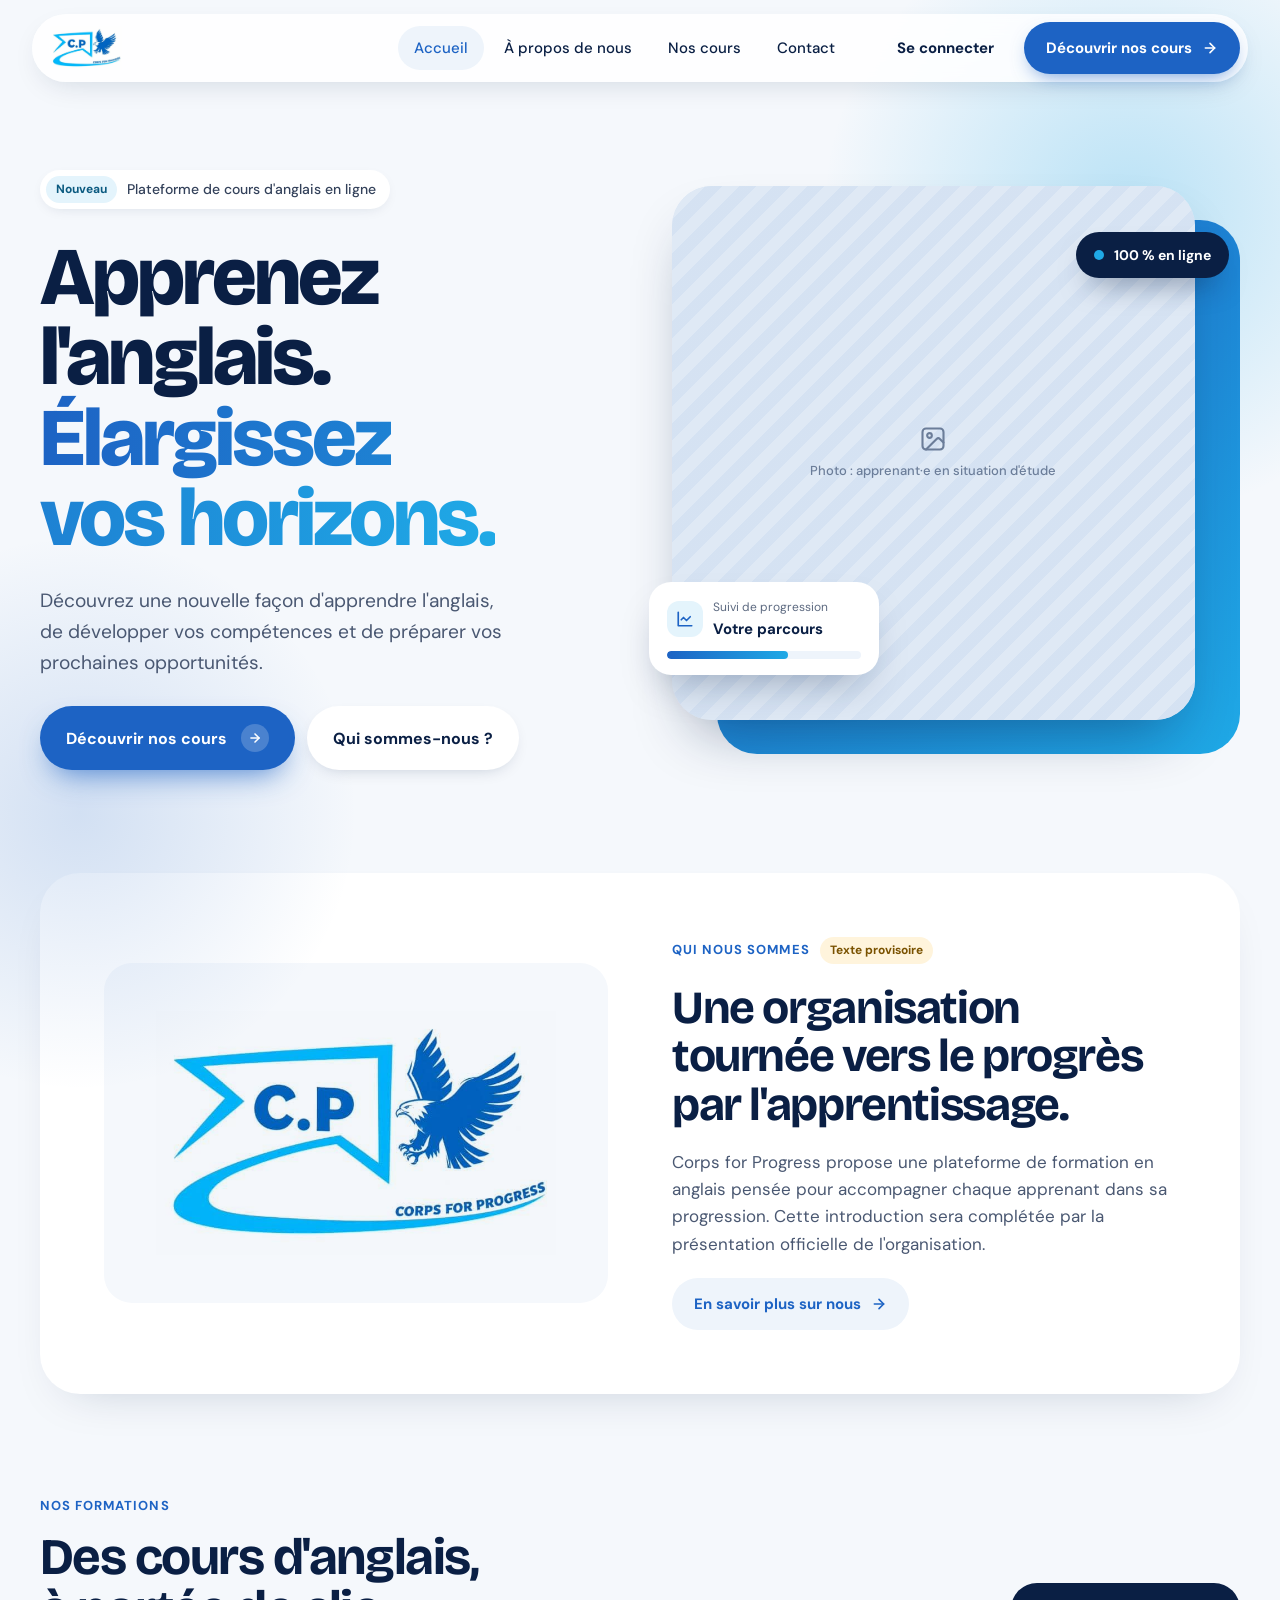
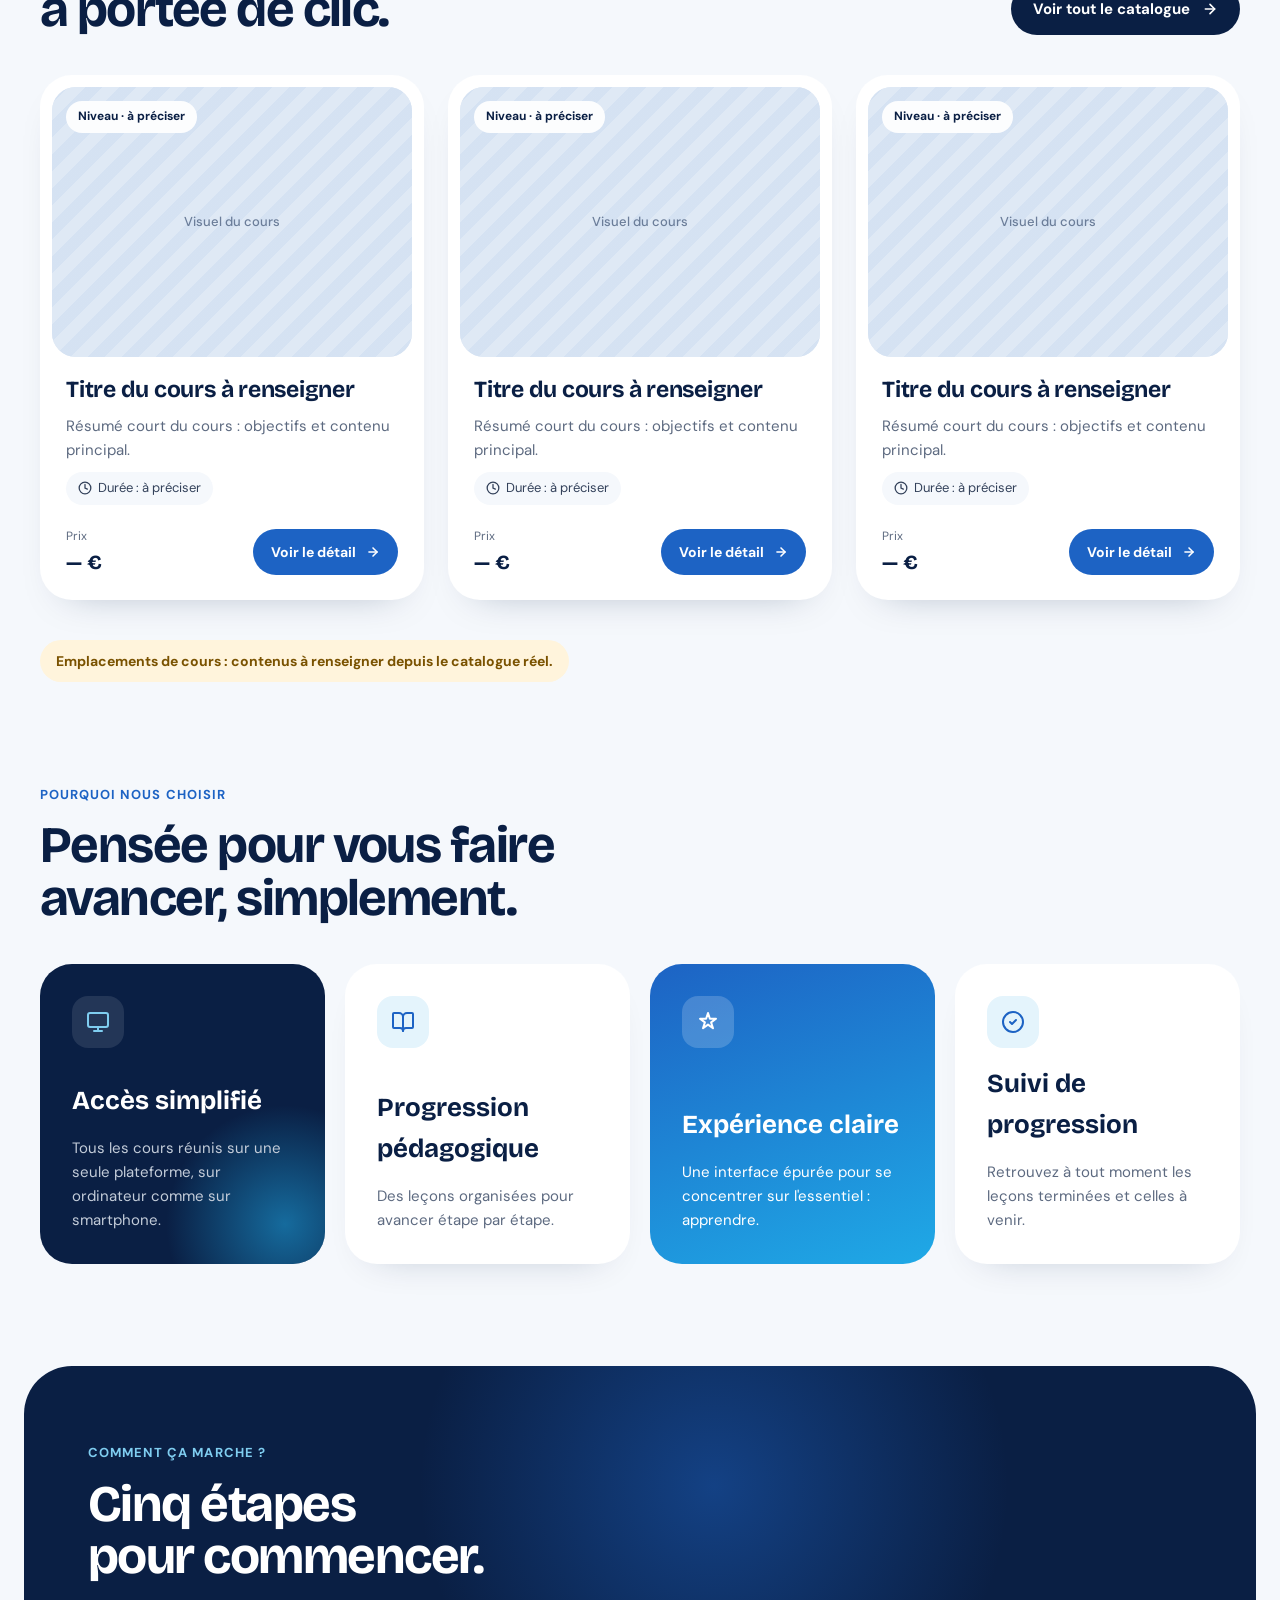
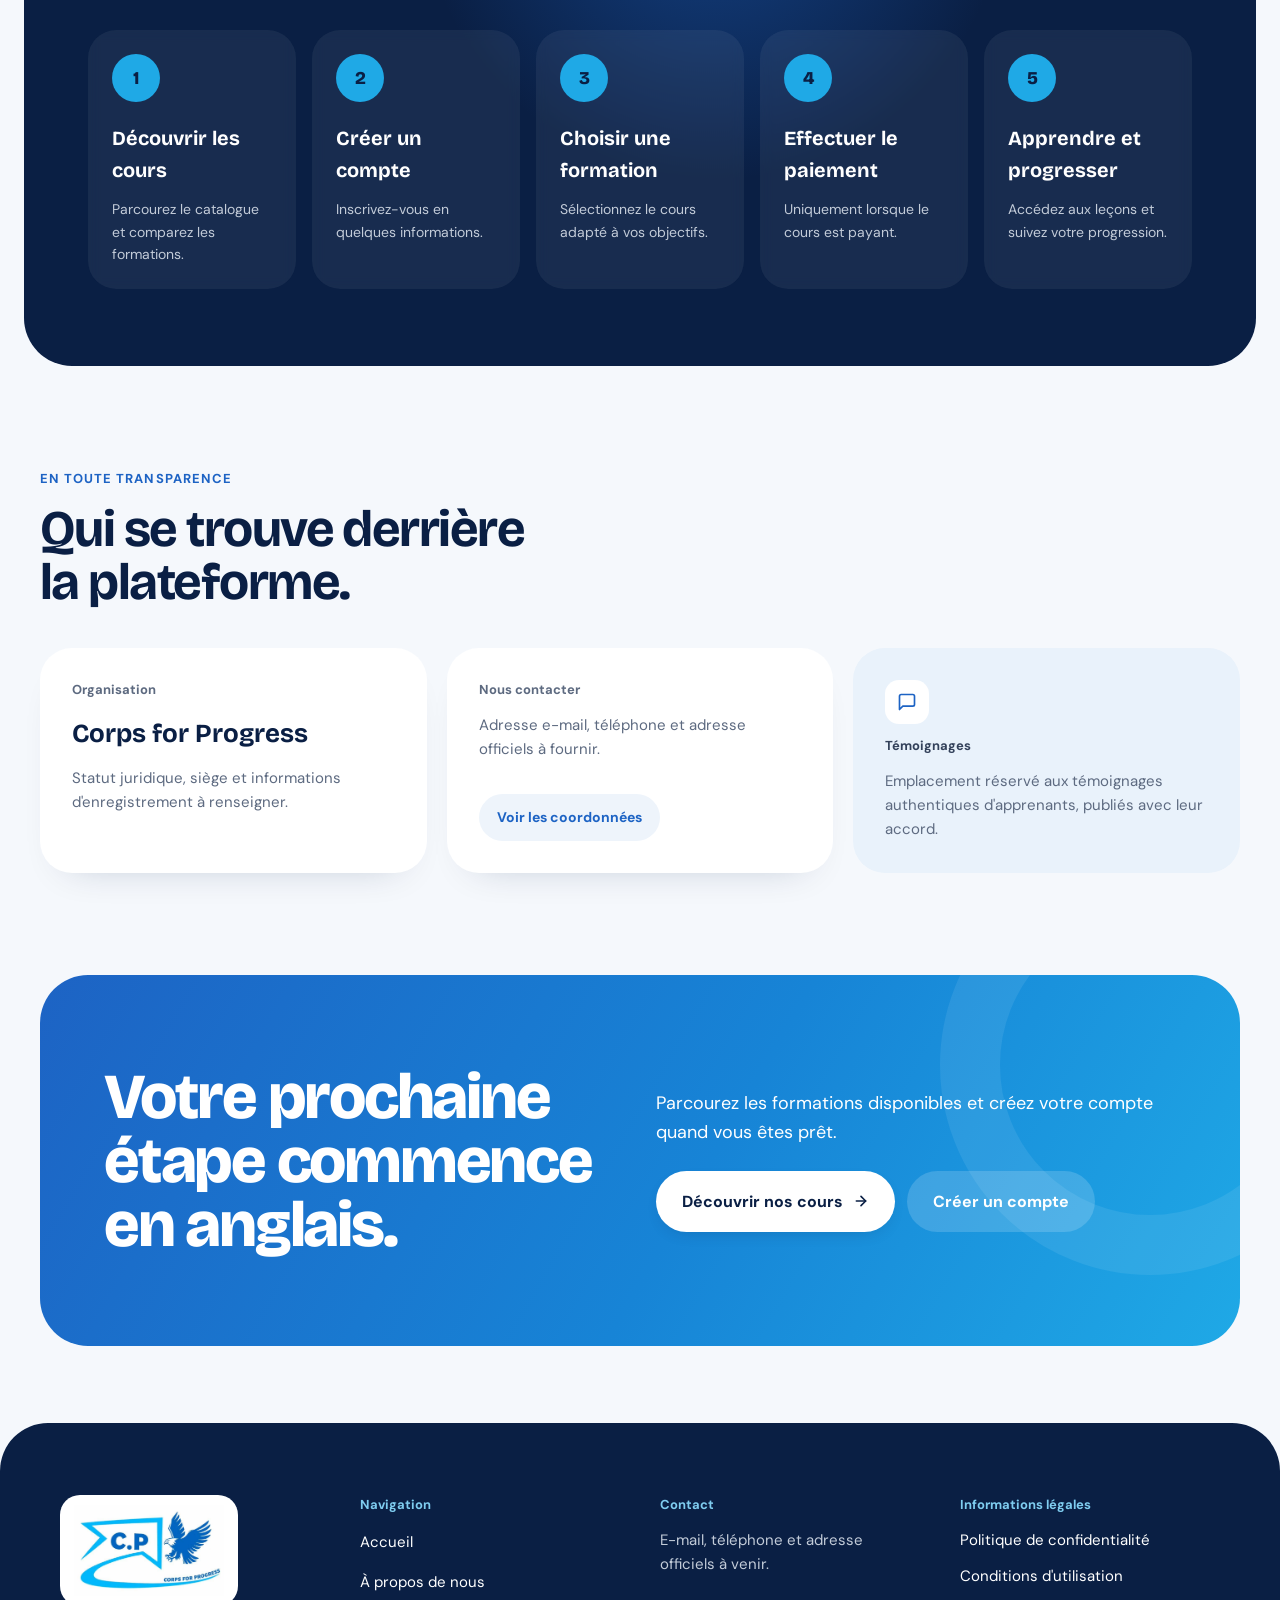
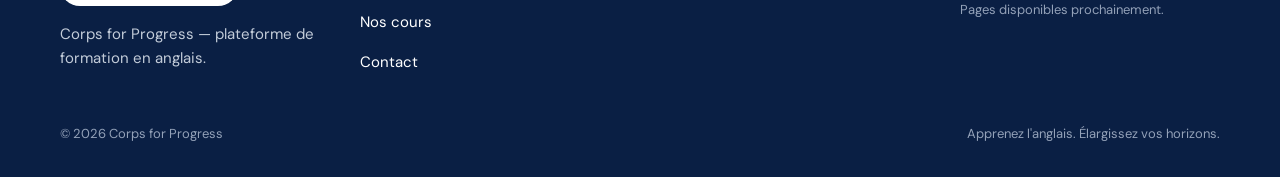
==== index.html @ 20f589da "first commit" ====
<!DOCTYPE html>
<html lang="fr">
<head>
<meta charset="utf-8">
<meta name="viewport" content="width=device-width, initial-scale=1">
<title>Corps for Progress — Apprenez l'anglais en ligne</title>
<meta name="description" content="Corps for Progress : plateforme de cours d'anglais en ligne. Apprenez l'anglais, élargissez vos horizons.">
<link rel="icon" href="assets/cp-logo.jpeg">
<link rel="preconnect" href="https://fonts.googleapis.com">
<link rel="preconnect" href="https://fonts.gstatic.com" crossorigin>
<link href="https://fonts.googleapis.com/css2?family=Bricolage+Grotesque:opsz,wght@12..96,600;12..96,700;12..96,800&family=DM+Sans:opsz,wght@9..40,400;9..40,500;9..40,700&display=swap" rel="stylesheet">
<link rel="stylesheet" href="css/style.css">
</head>
<body>
<div class="page">

<header class="header">
  <div class="header__bar">
    <a href="index.html" class="header__logo" aria-label="Corps for Progress — Accueil"><img src="assets/cp-logo.jpeg" alt="Logo Corps for Progress"></a>
    <nav class="nav" aria-label="Navigation principale">
      <a href="index.html" class="is-active" aria-current="page">Accueil</a>
      <a href="a-propos.html">À propos de nous</a>
      <a href="index.html#cours">Nos cours</a>
      <a href="#contact">Contact</a>
    </nav>
    <div class="header__actions">
      <button type="button" class="btn btn--ghost" data-soon="La connexion sera disponible prochainement.">Se connecter</button>
      <a href="#cours" class="btn btn--primary">Découvrir nos cours<svg width="16" height="16" viewBox="0 0 24 24" fill="none" stroke="currentColor" stroke-width="2.4" stroke-linecap="round" stroke-linejoin="round" aria-hidden="true"><path d="M5 12h14"/><path d="m12 5 7 7-7 7"/></svg></a>
    </div>
    <button type="button" class="burger" aria-label="Ouvrir le menu" aria-expanded="false" aria-controls="mobile-menu">
      <svg class="icon-open" width="20" height="20" viewBox="0 0 24 24" fill="none" stroke="currentColor" stroke-width="2.4" stroke-linecap="round" aria-hidden="true"><path d="M4 7h16"/><path d="M4 12h16"/><path d="M4 17h10"/></svg>
      <svg class="icon-close" width="20" height="20" viewBox="0 0 24 24" fill="none" stroke="currentColor" stroke-width="2.4" stroke-linecap="round" aria-hidden="true"><path d="M18 6 6 18"/><path d="m6 6 12 12"/></svg>
    </button>
  </div>
  <div class="mobile-menu" id="mobile-menu">
    <a href="index.html" class="is-active" aria-current="page">Accueil</a>
    <a href="a-propos.html">À propos de nous</a>
    <a href="index.html#cours">Nos cours</a>
    <a href="#contact">Contact</a>
    <div class="mobile-menu__actions">
      <button type="button" class="btn btn--soft" data-soon="La connexion sera disponible prochainement.">Se connecter</button>
      <a href="#cours" class="btn btn--primary btn--flat">Nos cours →</a>
    </div>
  </div>
</header>

<main>

<!-- Héro -->
<section class="hero">
  <div class="blob" style="top:-180px;right:-160px;width:620px;height:620px;background:radial-gradient(circle,rgba(31,169,230,.28),rgba(31,169,230,0) 70%)"></div>
  <div class="blob" style="bottom:-220px;left:-200px;width:560px;height:560px;background:radial-gradient(circle,rgba(29,99,196,.16),rgba(29,99,196,0) 70%)"></div>
  <div class="hero__grid">
    <div class="hero__text">
      <div class="pill-new"><b>Nouveau</b>Plateforme de cours d'anglais en ligne</div>
      <h1 class="h1">Apprenez l'anglais. <span class="gradient-text">Élargissez vos horizons.</span></h1>
      <p class="lead">Découvrez une nouvelle façon d'apprendre l'anglais, de développer vos compétences et de préparer vos prochaines opportunités.</p>
      <div class="btn-row">
        <a href="#cours" class="btn btn--lg btn--primary">Découvrir nos cours<span class="btn-arrow"><svg width="14" height="14" viewBox="0 0 24 24" fill="none" stroke="currentColor" stroke-width="2.6" stroke-linecap="round" stroke-linejoin="round" aria-hidden="true"><path d="M5 12h14"/><path d="m12 5 7 7-7 7"/></svg></span></a>
        <a href="a-propos.html" class="btn btn--lg btn--white">Qui sommes-nous ?</a>
      </div>
    </div>
    <div class="hero__visual">
      <div class="hero__back"></div>
      <div class="hero__photo media">
        <div class="img-slot"><span><svg width="28" height="28" viewBox="0 0 24 24" fill="none" stroke="currentColor" stroke-width="1.8" stroke-linecap="round" stroke-linejoin="round" aria-hidden="true"><rect x="3" y="3" width="18" height="18" rx="3"/><circle cx="9" cy="9" r="2"/><path d="m21 15-3.1-3.1a2 2 0 0 0-2.8 0L6 21"/></svg>Photo : apprenant·e en situation d'étude</span></div>
      </div>
      <div class="float-progress" aria-hidden="true">
        <div class="float-progress__top">
          <span class="float-progress__icon"><svg width="18" height="18" viewBox="0 0 24 24" fill="none" stroke="currentColor" stroke-width="2.2" stroke-linecap="round" stroke-linejoin="round"><path d="M3 3v18h18"/><path d="m19 9-5 5-4-4-3 3"/></svg></span>
          <div><small>Suivi de progression</small><strong>Votre parcours</strong></div>
        </div>
        <div class="bar"><i></i></div>
      </div>
      <div class="float-online" aria-hidden="true">100 % en ligne</div>
    </div>
  </div>
</section>

<!-- Présentation CP -->
<section class="section">
  <div class="panel panel--intro">
    <div class="panel__logo"><img src="assets/cp-logo.jpeg" alt="Corps for Progress"></div>
    <div class="col">
      <div class="row-wrap">
        <span class="eyebrow">Qui nous sommes</span>
        <span class="marker">Texte provisoire</span>
      </div>
      <h2 class="h2 h2--sm">Une organisation tournée vers le progrès par l'apprentissage.</h2>
      <p class="text-17">Corps for Progress propose une plateforme de formation en anglais pensée pour accompagner chaque apprenant dans sa progression. Cette introduction sera complétée par la présentation officielle de l'organisation.</p>
      <a href="a-propos.html" class="btn btn--soft self-start">En savoir plus sur nous<svg width="16" height="16" viewBox="0 0 24 24" fill="none" stroke="currentColor" stroke-width="2.4" stroke-linecap="round" stroke-linejoin="round" aria-hidden="true"><path d="M5 12h14"/><path d="m12 5 7 7-7 7"/></svg></a>
    </div>
  </div>
</section>

<!-- Formations -->
<section id="cours" class="section">
  <div class="container stack">
    <div class="head-row" style="gap:20px">
      <div class="head" style="max-width:640px">
        <span class="eyebrow">Nos formations</span>
        <h2 class="h2">Des cours d'anglais, à portée de clic.</h2>
      </div>
      <button type="button" class="btn btn--dark" data-soon="Le catalogue complet sera disponible prochainement.">Voir tout le catalogue<svg width="16" height="16" viewBox="0 0 24 24" fill="none" stroke="currentColor" stroke-width="2.4" stroke-linecap="round" stroke-linejoin="round" aria-hidden="true"><path d="M5 12h14"/><path d="m12 5 7 7-7 7"/></svg></button>
    </div>
    <div class="grid courses">
      <article class="course">
        <div class="course__media media">
          <div class="img-slot"><span>Visuel du cours</span></div>
          <span class="course__level">Niveau · à préciser</span>
        </div>
        <div class="course__body">
          <h3>Titre du cours à renseigner</h3>
          <p>Résumé court du cours : objectifs et contenu principal.</p>
          <div><span class="chip"><svg width="14" height="14" viewBox="0 0 24 24" fill="none" stroke="currentColor" stroke-width="2.2" stroke-linecap="round" aria-hidden="true"><circle cx="12" cy="12" r="10"/><path d="M12 6v6l4 2"/></svg>Durée : à préciser</span></div>
          <div class="course__foot">
            <div class="course__price"><small>Prix</small><strong>— €</strong></div>
            <button type="button" class="btn btn--sm btn--primary btn--flat" data-soon="Le détail des cours sera disponible prochainement.">Voir le détail<svg width="14" height="14" viewBox="0 0 24 24" fill="none" stroke="currentColor" stroke-width="2.6" stroke-linecap="round" stroke-linejoin="round" aria-hidden="true"><path d="M5 12h14"/><path d="m12 5 7 7-7 7"/></svg></button>
          </div>
        </div>
      </article>
      <article class="course">
        <div class="course__media media">
          <div class="img-slot"><span>Visuel du cours</span></div>
          <span class="course__level">Niveau · à préciser</span>
        </div>
        <div class="course__body">
          <h3>Titre du cours à renseigner</h3>
          <p>Résumé court du cours : objectifs et contenu principal.</p>
          <div><span class="chip"><svg width="14" height="14" viewBox="0 0 24 24" fill="none" stroke="currentColor" stroke-width="2.2" stroke-linecap="round" aria-hidden="true"><circle cx="12" cy="12" r="10"/><path d="M12 6v6l4 2"/></svg>Durée : à préciser</span></div>
          <div class="course__foot">
            <div class="course__price"><small>Prix</small><strong>— €</strong></div>
            <button type="button" class="btn btn--sm btn--primary btn--flat" data-soon="Le détail des cours sera disponible prochainement.">Voir le détail<svg width="14" height="14" viewBox="0 0 24 24" fill="none" stroke="currentColor" stroke-width="2.6" stroke-linecap="round" stroke-linejoin="round" aria-hidden="true"><path d="M5 12h14"/><path d="m12 5 7 7-7 7"/></svg></button>
          </div>
        </div>
      </article>
      <article class="course">
        <div class="course__media media">
          <div class="img-slot"><span>Visuel du cours</span></div>
          <span class="course__level">Niveau · à préciser</span>
        </div>
        <div class="course__body">
          <h3>Titre du cours à renseigner</h3>
          <p>Résumé court du cours : objectifs et contenu principal.</p>
          <div><span class="chip"><svg width="14" height="14" viewBox="0 0 24 24" fill="none" stroke="currentColor" stroke-width="2.2" stroke-linecap="round" aria-hidden="true"><circle cx="12" cy="12" r="10"/><path d="M12 6v6l4 2"/></svg>Durée : à préciser</span></div>
          <div class="course__foot">
            <div class="course__price"><small>Prix</small><strong>— €</strong></div>
            <button type="button" class="btn btn--sm btn--primary btn--flat" data-soon="Le détail des cours sera disponible prochainement.">Voir le détail<svg width="14" height="14" viewBox="0 0 24 24" fill="none" stroke="currentColor" stroke-width="2.6" stroke-linecap="round" stroke-linejoin="round" aria-hidden="true"><path d="M5 12h14"/><path d="m12 5 7 7-7 7"/></svg></button>
          </div>
        </div>
      </article>
    </div>
    <p class="note-pill marker">Emplacements de cours : contenus à renseigner depuis le catalogue réel.</p>
  </div>
</section>

<!-- Pourquoi nous -->
<section class="section">
  <div class="container stack">
    <div class="head">
      <span class="eyebrow">Pourquoi nous choisir</span>
      <h2 class="h2">Pensée pour vous faire avancer, simplement.</h2>
    </div>
    <div class="grid why">
      <div class="feature feature--dark">
        <div class="blob" style="right:-80px;bottom:-80px;width:240px;height:240px;background:radial-gradient(circle,rgba(31,169,230,.55),rgba(31,169,230,0) 70%)"></div>
        <span class="icon-box"><svg width="24" height="24" viewBox="0 0 24 24" fill="none" stroke="currentColor" stroke-width="2" stroke-linecap="round" stroke-linejoin="round" aria-hidden="true"><rect width="20" height="14" x="2" y="3" rx="2"/><path d="M8 21h8"/><path d="M12 17v4"/></svg></span>
        <h3>Accès simplifié</h3>
        <p>Tous les cours réunis sur une seule plateforme, sur ordinateur comme sur smartphone.</p>
      </div>
      <div class="feature">
        <span class="icon-box"><svg width="24" height="24" viewBox="0 0 24 24" fill="none" stroke="currentColor" stroke-width="2" stroke-linecap="round" stroke-linejoin="round" aria-hidden="true"><path d="M12 7v14"/><path d="M3 18a1 1 0 0 1-1-1V4a1 1 0 0 1 1-1h5a4 4 0 0 1 4 4 4 4 0 0 1 4-4h5a1 1 0 0 1 1 1v13a1 1 0 0 1-1 1h-6a3 3 0 0 0-3 3 3 3 0 0 0-3-3z"/></svg></span>
        <h3>Progression pédagogique</h3>
        <p>Des leçons organisées pour avancer étape par étape.</p>
      </div>
      <div class="feature feature--grad">
        <span class="icon-box"><svg width="24" height="24" viewBox="0 0 24 24" fill="none" stroke="currentColor" stroke-width="2" stroke-linecap="round" stroke-linejoin="round" aria-hidden="true"><path d="M12 3l1.9 5.8H20l-4.9 3.6 1.9 5.8L12 14.6l-5 3.6 1.9-5.8L4 8.8h6.1z"/></svg></span>
        <h3>Expérience claire</h3>
        <p>Une interface épurée pour se concentrer sur l'essentiel : apprendre.</p>
      </div>
      <div class="feature">
        <span class="icon-box"><svg width="24" height="24" viewBox="0 0 24 24" fill="none" stroke="currentColor" stroke-width="2" stroke-linecap="round" stroke-linejoin="round" aria-hidden="true"><circle cx="12" cy="12" r="10"/><path d="m9 12 2 2 4-4"/></svg></span>
        <h3>Suivi de progression</h3>
        <p>Retrouvez à tout moment les leçons terminées et celles à venir.</p>
      </div>
    </div>
  </div>
</section>

<!-- Comment ça marche -->
<section class="section--wide">
  <div class="dark-block">
    <div class="blob" style="top:-200px;left:30%;width:640px;height:640px;background:radial-gradient(circle,rgba(29,99,196,.5),rgba(29,99,196,0) 65%)"></div>
    <div class="rel" style="display:flex;flex-direction:column;gap:48px">
      <div class="head" style="max-width:640px">
        <span class="eyebrow eyebrow--light">Comment ça marche ?</span>
        <h2 class="h2">Cinq étapes pour commencer.</h2>
      </div>
      <ol class="steps">
        <li><span class="step-n">1</span><h3>Découvrir les cours</h3><p>Parcourez le catalogue et comparez les formations.</p></li>
        <li><span class="step-n">2</span><h3>Créer un compte</h3><p>Inscrivez-vous en quelques informations.</p></li>
        <li><span class="step-n">3</span><h3>Choisir une formation</h3><p>Sélectionnez le cours adapté à vos objectifs.</p></li>
        <li><span class="step-n">4</span><h3>Effectuer le paiement</h3><p>Uniquement lorsque le cours est payant.</p></li>
        <li><span class="step-n">5</span><h3>Apprendre et progresser</h3><p>Accédez aux leçons et suivez votre progression.</p></li>
      </ol>
    </div>
  </div>
</section>

<!-- Confiance -->
<section class="section">
  <div class="container stack">
    <div class="head">
      <span class="eyebrow">En toute transparence</span>
      <h2 class="h2">Qui se trouve derrière la plateforme.</h2>
    </div>
    <div class="grid trust">
      <div class="card">
        <span class="label">Organisation</span>
        <p class="big">Corps for Progress</p>
        <p>Statut juridique, siège et informations d'enregistrement à renseigner.</p>
      </div>
      <div class="card">
        <span class="label">Nous contacter</span>
        <p>Adresse e-mail, téléphone et adresse officiels à fournir.</p>
        <a href="#contact" class="btn btn--sm btn--soft self-start mt-auto">Voir les coordonnées</a>
      </div>
      <div class="card card--tint">
        <span class="icon-sm"><svg width="20" height="20" viewBox="0 0 24 24" fill="none" stroke="currentColor" stroke-width="2" stroke-linecap="round" stroke-linejoin="round" aria-hidden="true"><path d="M21 15a2 2 0 0 1-2 2H7l-4 4V5a2 2 0 0 1 2-2h14a2 2 0 0 1 2 2z"/></svg></span>
        <span class="label">Témoignages</span>
        <p>Emplacement réservé aux témoignages authentiques d'apprenants, publiés avec leur accord.</p>
      </div>
    </div>
  </div>
</section>

<!-- Appel final -->
<section class="section--cta">
  <div class="cta">
    <div class="ring" style="right:-120px;top:-120px;width:420px;height:420px;border-width:60px"></div>
    <h2 class="h2 h2--cta rel">Votre prochaine étape commence en anglais.</h2>
    <div class="rel col" style="gap:24px">
      <p>Parcourez les formations disponibles et créez votre compte quand vous êtes prêt.</p>
      <div class="btn-row">
        <a href="#cours" class="btn btn--lg btn--white">Découvrir nos cours<svg width="16" height="16" viewBox="0 0 24 24" fill="none" stroke="currentColor" stroke-width="2.4" stroke-linecap="round" stroke-linejoin="round" aria-hidden="true"><path d="M5 12h14"/><path d="m12 5 7 7-7 7"/></svg></a>
        <button type="button" class="btn btn--lg btn--glass" data-soon="La création de compte sera disponible prochainement.">Créer un compte</button>
      </div>
    </div>
  </div>
</section>

</main>

<footer id="contact" class="footer">
  <div class="footer__grid">
    <div class="footer__col footer__col--brand">
      <div class="footer__logo"><img src="assets/cp-logo.jpeg" alt="Corps for Progress"></div>
      <p style="max-width:24em">Corps for Progress — plateforme de formation en anglais.</p>
    </div>
    <nav class="footer__col" aria-label="Navigation du pied de page">
      <span class="footer__title">Navigation</span>
      <a href="index.html">Accueil</a>
      <a href="a-propos.html">À propos de nous</a>
      <a href="index.html#cours">Nos cours</a>
      <a href="#contact">Contact</a>
    </nav>
    <div class="footer__col">
      <span class="footer__title">Contact</span>
      <p>E-mail, téléphone et adresse officiels à venir.</p>
    </div>
    <div class="footer__col">
      <span class="footer__title">Informations légales</span>
      <p class="white">Politique de confidentialité</p>
      <p class="white">Conditions d'utilisation</p>
      <p class="small">Pages disponibles prochainement.</p>
    </div>
  </div>
  <div class="footer__bottom">
    <span>© <span data-year>2026</span> Corps for Progress</span>
    <span>Apprenez l'anglais. Élargissez vos horizons.</span>
  </div>
</footer>

</div>
<script src="js/main.js"></script>
</body>
</html>
---- css/style.css ----
/* Corps for Progress — version statique (reproduction du prototype v2) */

:root {
  --navy: #0a1f44;
  --blue: #1d63c4;
  --blue-dark: #17529f;
  --blue-deep: #12427f;
  --sky: #1fa9e6;
  --sky-light: #7fcdf0;
  --sky-pale: #e4f4fc;
  --bg: #f5f8fc;
  --soft: #eef4fb;
  --soft-hover: #dceaf8;
  --slot: #dfe9f5;
  --white: #ffffff;
  --text-2: #33415a;
  --text-3: #4a5872;
  --muted: #5d6a80;
  --muted-dark: #c3ccd9;
  --muted-footer: #93a1b8;
  --warn-bg: #fff4dc;
  --warn: #7a5200;
  --grad: linear-gradient(90deg, #1d63c4, #1fa9e6);
  --display: "Bricolage Grotesque", sans-serif;
  --pad-x: clamp(20px, 4vw, 40px);
  --sec-bottom: clamp(64px, 8vw, 112px);
  --shadow-card: 0 18px 40px -30px rgba(10, 31, 68, .3);
}

*, *::before, *::after { box-sizing: border-box; }
html { scroll-behavior: smooth; scroll-padding-top: 96px; }
body {
  margin: 0; background: var(--bg); color: var(--navy);
  font-family: "DM Sans", system-ui, sans-serif; font-size: 16px; line-height: 1.6;
  -webkit-font-smoothing: antialiased;
}
h1, h2, h3, h4, p { margin: 0; }
a { color: var(--blue); text-underline-offset: 3px; }
a:hover { color: var(--blue-deep); }
button { font-family: inherit; }
:focus-visible { outline: 3px solid var(--sky); outline-offset: 3px; }
::selection { background: #bfe6f8; }
img { display: block; }

.page { min-height: 100vh; display: flex; flex-direction: column; overflow-x: hidden; }
main { flex: 1; }
.container { max-width: 1240px; margin: 0 auto; }
.section { padding: 0 var(--pad-x) var(--sec-bottom); }
.section--wide { padding: 0 clamp(12px, 2vw, 24px) var(--sec-bottom); }
.section--cta { padding: 0 var(--pad-x) clamp(48px, 6vw, 80px); }
.stack { display: flex; flex-direction: column; gap: 40px; }
.head { display: flex; flex-direction: column; gap: 14px; max-width: 720px; }
.head-row { display: flex; flex-wrap: wrap; align-items: flex-end; justify-content: space-between; gap: 16px; }
.grid { display: grid; gap: 20px; }
.rel { position: relative; }
.mt-auto { margin-top: auto; }

/* ---------- Typographie ---------- */
.display { font-family: var(--display); }
.eyebrow { font-size: 13px; font-weight: 700; letter-spacing: .08em; text-transform: uppercase; color: var(--blue); }
.eyebrow--light { color: var(--sky-light); }
.h1 { font-family: var(--display); font-weight: 800; line-height: .98; letter-spacing: -.035em; text-wrap: balance; }
.h2 { font-family: var(--display); font-size: clamp(32px, 4vw, 52px); font-weight: 700; line-height: 1.02; letter-spacing: -.03em; text-wrap: balance; }
.h2--sm { font-size: clamp(30px, 3.6vw, 46px); line-height: 1.05; }
.h2--cta { font-size: clamp(36px, 5vw, 64px); font-weight: 800; line-height: 1; letter-spacing: -.035em; }
.lead { font-size: clamp(17px, 1.5vw, 20px); max-width: 32em; color: var(--text-3); text-wrap: pretty; }
.gradient-text { background: var(--grad); -webkit-background-clip: text; background-clip: text; color: transparent; }
.muted { color: var(--muted); }

/* ---------- Badges ---------- */
.badge { align-self: flex-start; font-size: 12px; font-weight: 700; padding: 4px 10px; border-radius: 999px; background: var(--sky-pale); color: #0b5a80; }
.marker { align-self: flex-start; font-size: 12px; font-weight: 700; padding: 4px 10px; border-radius: 999px; background: var(--warn-bg); color: var(--warn); }
.marker--lg { font-size: 13px; padding: 8px 14px; align-self: auto; }
.marker--white { background: var(--white); color: var(--blue-deep); }
.markers-off .marker { display: none; }

/* ---------- Boutons ---------- */
.btn {
  display: inline-flex; align-items: center; gap: 10px; padding: 14px 22px; border: 0; border-radius: 999px;
  font-size: 15px; font-weight: 700; cursor: pointer; text-decoration: none; line-height: 1.6;
  transition: transform .2s, background .2s, color .2s;
}
.btn svg { flex: none; }
.btn--lg { padding: 18px 26px; font-size: 16px; }
.btn--sm { padding: 12px 18px; font-size: 14px; }
.btn--primary { background: var(--blue); color: var(--white); box-shadow: 0 8px 20px -8px rgba(29, 99, 196, .7); }
.btn--primary:hover { background: var(--blue-dark); color: var(--white); transform: translateY(-1px); }
.btn--lg.btn--primary { gap: 14px; box-shadow: 0 14px 30px -12px rgba(29, 99, 196, .8); }
.btn--lg.btn--primary:hover { transform: translateY(-2px); }
.btn--flat { box-shadow: none; }
.btn--flat:hover { transform: none; }
.btn--white { background: var(--white); color: var(--navy); box-shadow: 0 6px 18px -10px rgba(10, 31, 68, .3); }
.btn--white:hover { color: var(--navy); transform: translateY(-2px); }
.btn--soft { background: var(--soft); color: var(--blue); }
.btn--soft:hover { background: var(--soft-hover); color: var(--blue); }
.btn--ghost { background: transparent; color: var(--navy); }
.btn--ghost:hover { background: var(--soft); color: var(--navy); }
.btn--dark { background: var(--navy); color: var(--white); gap: 12px; }
.btn--dark:hover { color: var(--white); transform: translateY(-2px); }
.btn--glass { background: rgba(255, 255, 255, .16); color: var(--white); }
.btn--glass:hover { background: rgba(255, 255, 255, .26); color: var(--white); }
.btn-arrow { display: grid; place-items: center; width: 28px; height: 28px; border-radius: 50%; background: rgba(255, 255, 255, .2); }
.btn-row { display: flex; flex-wrap: wrap; gap: 12px; }
.self-start { align-self: flex-start; }

/* ---------- En-tête ---------- */
.header { position: sticky; top: 0; z-index: 50; padding: 14px clamp(14px, 3vw, 32px) 0; }
.header__bar {
  max-width: 1240px; margin: 0 auto; display: flex; align-items: center; gap: 24px; padding: 8px 8px 8px 18px;
  background: rgba(255, 255, 255, .86); backdrop-filter: blur(14px); -webkit-backdrop-filter: blur(14px);
  border-radius: 999px; box-shadow: 0 10px 30px -12px rgba(10, 31, 68, .18);
}
.header__logo { margin-right: auto; display: flex; }
.header__logo img { height: 44px; width: auto; mix-blend-mode: multiply; }
.nav { display: flex; align-items: center; gap: 4px; }
.nav a {
  padding: 10px 16px; border-radius: 999px; font-size: 15px; font-weight: 500; color: var(--navy);
  text-decoration: none; transition: background .2s;
}
.nav a:hover { background: var(--soft); color: var(--navy); }
.nav a.is-active { background: var(--soft); color: var(--blue); }
.header__actions { display: flex; gap: 8px; }
.burger {
  display: none; width: 48px; height: 48px; place-items: center; background: var(--navy);
  border: 0; border-radius: 999px; cursor: pointer; color: var(--white);
}
.burger .icon-close { display: none; }
.header.is-open .burger .icon-open { display: none; }
.header.is-open .burger .icon-close { display: block; }
.mobile-menu {
  display: none; max-width: 1240px; margin: 10px auto 0; padding: 14px; background: var(--white);
  border-radius: 28px; box-shadow: 0 20px 40px -16px rgba(10, 31, 68, .25); flex-direction: column; gap: 4px;
}
.mobile-menu > a {
  border-radius: 16px; padding: 14px 16px; min-height: 52px; font-size: 17px; font-weight: 500;
  color: var(--navy); text-decoration: none;
}
.mobile-menu > a.is-active { background: var(--soft); color: var(--blue); }
.mobile-menu__actions { display: grid; grid-template-columns: 1fr 1fr; gap: 8px; margin-top: 8px; }
.mobile-menu__actions .btn { justify-content: center; padding: 14px 16px; }

@media (max-width: 999px) {
  .nav, .header__actions { display: none; }
  .burger { display: grid; }
  .header.is-open .mobile-menu { display: flex; }
}

/* ---------- Décors ---------- */
.blob { position: absolute; border-radius: 50%; pointer-events: none; }
.ring { position: absolute; border-radius: 50%; pointer-events: none; border-style: solid; border-color: rgba(255, 255, 255, .08); }

/* ---------- Emplacement image ---------- */
.img-slot {
  position: absolute; inset: 0; display: grid; place-items: center; padding: 16px; text-align: center;
  background:
    repeating-linear-gradient(135deg, rgba(29, 99, 196, .05) 0 12px, transparent 12px 24px),
    var(--slot);
  color: #6b7d99; font-size: 13px; font-weight: 500;
}
.img-slot span { display: flex; flex-direction: column; align-items: center; gap: 8px; max-width: 22em; }
.img-slot img { position: absolute; inset: 0; width: 100%; height: 100%; object-fit: cover; }
.media { position: relative; overflow: hidden; background: var(--slot); }

/* ---------- Héros ---------- */
.hero { position: relative; padding: clamp(40px, 7vw, 88px) var(--pad-x) clamp(56px, 8vw, 104px); }
.hero__grid {
  position: relative; max-width: 1240px; margin: 0 auto; display: grid;
  grid-template-columns: repeat(auto-fit, minmax(min(100%, 460px), 1fr)); gap: clamp(40px, 5vw, 72px); align-items: center;
}
.hero__text { display: flex; flex-direction: column; gap: 28px; }
.hero__text h1 { font-size: clamp(44px, 6.4vw, 84px); }
.pill-new {
  align-self: flex-start; display: flex; align-items: center; gap: 10px; padding: 6px 14px 6px 6px;
  background: var(--white); border-radius: 999px; box-shadow: 0 4px 14px -6px rgba(10, 31, 68, .15);
  font-size: 14px; font-weight: 500; color: var(--text-2);
}
.pill-new b { padding: 4px 10px; border-radius: 999px; background: var(--sky-pale); color: #0b5a80; font-size: 12px; }
.hero__visual { position: relative; aspect-ratio: 1 / 1; max-height: 600px; width: 100%; }
.hero__back { position: absolute; inset: 6% 0 0 8%; border-radius: 40px; background: linear-gradient(140deg, #1d63c4, #1fa9e6); }
.hero__photo { position: absolute; inset: 0 8% 6% 0; border-radius: 40px; box-shadow: 0 30px 60px -24px rgba(10, 31, 68, .45); }
.float-progress {
  position: absolute; left: -4%; bottom: 14%; pointer-events: none; background: var(--white); border-radius: 22px;
  padding: 16px 18px; box-shadow: 0 20px 40px -16px rgba(10, 31, 68, .35); display: flex; flex-direction: column; gap: 10px; min-width: 230px;
}
.float-progress__top { display: flex; align-items: center; gap: 10px; }
.float-progress__icon { display: grid; place-items: center; width: 36px; height: 36px; border-radius: 12px; background: var(--sky-pale); color: var(--blue); }
.float-progress__top div { display: flex; flex-direction: column; }
.float-progress small { font-size: 12px; color: var(--muted); }
.float-progress strong { font-size: 15px; }
.bar { height: 8px; border-radius: 99px; background: var(--soft); overflow: hidden; }
.bar > i { display: block; width: 62%; height: 100%; border-radius: 99px; background: var(--grad); }
.float-online {
  position: absolute; right: 2%; top: 8%; pointer-events: none; background: var(--navy); color: var(--white);
  border-radius: 999px; padding: 12px 18px; box-shadow: 0 16px 30px -14px rgba(10, 31, 68, .6);
  display: flex; align-items: center; gap: 10px; font-size: 14px; font-weight: 700;
}
.float-online::before { content: ""; width: 10px; height: 10px; border-radius: 50%; background: var(--sky); }

/* ---------- Panneau blanc ---------- */
.panel {
  max-width: 1240px; margin: 0 auto; background: var(--white); border-radius: 40px; padding: clamp(28px, 5vw, 64px);
  display: grid; gap: clamp(24px, 5vw, 64px); box-shadow: 0 20px 50px -30px rgba(10, 31, 68, .25);
}
.panel--intro { grid-template-columns: repeat(auto-fit, minmax(min(100%, 380px), 1fr)); gap: clamp(32px, 5vw, 64px); align-items: center; }
.panel--split { grid-template-columns: repeat(auto-fit, minmax(min(100%, 340px), 1fr)); }
.panel__logo { border-radius: 28px; background: var(--bg); padding: clamp(24px, 4vw, 48px); display: grid; place-items: center; }
.panel__logo img { width: 100%; max-width: 400px; height: auto; mix-blend-mode: multiply; }
.col { display: flex; flex-direction: column; gap: 20px; }
.col--14 { gap: 14px; }
.col--18 { gap: 18px; }
.col--12 { gap: 12px; }
.row-wrap { display: flex; flex-wrap: wrap; align-items: center; gap: 10px; }
.text-17 { font-size: 17px; color: var(--text-3); max-width: 34em; text-wrap: pretty; }
.note-box { font-size: 16px; color: var(--muted); text-wrap: pretty; padding: 18px 20px; border-radius: 20px; background: var(--bg); }

/* ---------- Cartes cours ---------- */
.courses { grid-template-columns: repeat(auto-fit, minmax(min(100%, 320px), 1fr)); gap: 24px; }
.course {
  background: var(--white); border-radius: 32px; padding: 12px; display: flex; flex-direction: column;
  box-shadow: 0 18px 40px -28px rgba(10, 31, 68, .35); transition: transform .25s, box-shadow .25s;
}
.course:hover { transform: translateY(-6px); box-shadow: 0 30px 60px -30px rgba(10, 31, 68, .45); }
.course__media { aspect-ratio: 4 / 3; border-radius: 24px; }
.course__level {
  position: absolute; top: 14px; left: 14px; pointer-events: none; padding: 6px 12px; border-radius: 999px;
  background: rgba(255, 255, 255, .92); font-size: 12px; font-weight: 700; color: var(--navy);
}
.course__body { padding: 20px 14px 10px; display: flex; flex-direction: column; gap: 10px; flex: 1; }
.course__body h3 { font-family: var(--display); font-size: 23px; font-weight: 700; line-height: 1.15; letter-spacing: -.01em; }
.course__body > p { font-size: 15px; color: var(--muted); flex: 1; }
.chip { display: inline-flex; align-items: center; gap: 6px; padding: 6px 12px; border-radius: 999px; background: var(--bg); font-size: 13px; color: var(--text-2); }
.course__foot { display: flex; align-items: center; justify-content: space-between; gap: 12px; margin-top: 12px; }
.course__price { display: flex; flex-direction: column; }
.course__price small { font-size: 12px; color: var(--muted); }
.course__price strong { font-family: var(--display); font-size: 20px; }
.note-pill { align-self: flex-start; font-size: 14px; padding: 10px 16px; border-radius: 999px; background: var(--warn-bg); color: var(--warn); }

/* ---------- Pourquoi nous ---------- */
.why { grid-template-columns: repeat(auto-fit, minmax(min(100%, 270px), 1fr)); }
.feature {
  position: relative; overflow: hidden; border-radius: 32px; padding: 32px; background: var(--white);
  display: flex; flex-direction: column; gap: 14px; min-height: 300px; box-shadow: var(--shadow-card);
}
.feature h3 { font-family: var(--display); font-size: 26px; font-weight: 700; margin-top: auto; position: relative; }
.feature p { font-size: 15px; color: var(--muted); position: relative; }
.feature--dark { background: var(--navy); color: var(--white); box-shadow: none; }
.feature--dark p { color: var(--muted-dark); }
.feature--grad { background: linear-gradient(160deg, #1d63c4, #1fa9e6); color: var(--white); box-shadow: none; }
.feature--grad p { color: var(--white); }
.icon-box { display: grid; place-items: center; width: 52px; height: 52px; border-radius: 16px; background: var(--sky-pale); color: var(--blue); position: relative; }
.feature--dark .icon-box { background: rgba(255, 255, 255, .1); color: var(--sky-light); }
.feature--grad .icon-box { background: rgba(255, 255, 255, .18); color: var(--white); }

/* ---------- Bloc sombre ---------- */
.dark-block {
  position: relative; overflow: hidden; max-width: 1300px; margin: 0 auto; border-radius: 48px;
  background: var(--navy); color: var(--white); padding: clamp(40px, 6vw, 88px) clamp(24px, 5vw, 64px);
}
.steps { list-style: none; margin: 0; padding: 0; display: grid; grid-template-columns: repeat(auto-fit, minmax(min(100%, 190px), 1fr)); gap: 16px; }
.steps li {
  padding: 24px; border-radius: 28px; background: rgba(255, 255, 255, .06); backdrop-filter: blur(6px);
  display: flex; flex-direction: column; gap: 12px; transition: background .2s;
}
.steps li:hover { background: rgba(255, 255, 255, .11); }
.step-n {
  display: grid; place-items: center; width: 48px; height: 48px; border-radius: 50%; background: var(--sky);
  color: var(--navy); font-family: var(--display); font-size: 18px; font-weight: 800;
}
.steps h3 { font-family: var(--display); font-size: 20px; font-weight: 700; margin-top: 8px; }
.steps p { font-size: 14px; color: var(--muted-dark); }

/* ---------- Confiance ---------- */
.trust { grid-template-columns: repeat(auto-fit, minmax(min(100%, 300px), 1fr)); }
.card {
  border-radius: 32px; padding: 32px; background: var(--white); display: flex; flex-direction: column; gap: 12px;
  box-shadow: var(--shadow-card);
}
.card--tint { background: #e9f2fb; box-shadow: none; }
.card .label { font-size: 13px; font-weight: 700; color: var(--muted); }
.card--tint .label, .card--tint p { color: var(--text-2); }
.card p { font-size: 15px; color: var(--muted); }
.card .big { font-family: var(--display); font-size: 26px; font-weight: 700; color: var(--navy); }
.icon-sm { display: grid; place-items: center; width: 44px; height: 44px; border-radius: 14px; background: var(--white); color: var(--blue); }

/* ---------- Appel final ---------- */
.cta {
  position: relative; overflow: hidden; max-width: 1240px; margin: 0 auto; border-radius: 48px;
  background: linear-gradient(120deg, #1d63c4 0%, #1784d6 55%, #1fa9e6 100%); color: var(--white);
  padding: clamp(40px, 7vw, 96px) clamp(24px, 5vw, 72px); display: grid;
  grid-template-columns: repeat(auto-fit, minmax(min(100%, 400px), 1fr)); gap: 32px; align-items: center;
}
.cta p { font-size: 18px; max-width: 28em; }

/* ---------- À propos ---------- */
.about-hero__badge {
  align-self: flex-start; padding: 8px 16px; border-radius: 999px; background: var(--white);
  box-shadow: 0 4px 14px -6px rgba(10, 31, 68, .15); font-size: 14px; font-weight: 700; color: var(--blue);
}
.about-hero__text { display: flex; flex-direction: column; gap: 24px; }
.about-hero__text h1 { font-size: clamp(42px, 6vw, 80px); }
.mosaic { display: grid; grid-template-columns: 1fr 1fr; gap: 16px; }
.mosaic__photo { grid-column: 1 / span 2; aspect-ratio: 16 / 9; border-radius: 36px; box-shadow: 0 30px 60px -28px rgba(10, 31, 68, .45); }
.mosaic__logo { border-radius: 28px; background: var(--white); padding: 20px; display: grid; place-items: center; box-shadow: var(--shadow-card); }
.mosaic__logo img { width: 100%; max-width: 220px; height: auto; mix-blend-mode: multiply; }
.mosaic__domain { border-radius: 28px; background: var(--navy); color: var(--white); padding: 24px; display: flex; flex-direction: column; justify-content: flex-end; gap: 6px; }
.mosaic__domain small { font-size: 13px; color: var(--sky-light); font-weight: 700; }
.mosaic__domain strong { font-family: var(--display); font-size: 22px; line-height: 1.15; }

.mv { grid-template-columns: repeat(auto-fit, minmax(min(100%, 420px), 1fr)); }
.mv__card {
  position: relative; overflow: hidden; border-radius: 40px; padding: clamp(32px, 5vw, 56px); color: var(--white);
  display: flex; flex-direction: column; gap: 20px; min-height: 420px;
}
.mv__card--grad { background: linear-gradient(150deg, #1d63c4, #1fa9e6); }
.mv__card--dark { background: var(--navy); }
.mv__card .quote {
  position: relative; margin-top: auto; font-family: var(--display); font-size: clamp(26px, 3vw, 38px);
  font-weight: 700; line-height: 1.12; letter-spacing: -.02em; text-wrap: balance;
}
.ring--mv { right: -100px; bottom: -100px; width: 320px; height: 320px; border-width: 50px; border-color: rgba(255, 255, 255, .1); }

.activities { grid-template-columns: repeat(auto-fit, minmax(min(100%, 300px), 1fr)); }
.activity { border-radius: 32px; padding: 12px; background: var(--white); display: flex; flex-direction: column; box-shadow: var(--shadow-card); }
.activity__media { aspect-ratio: 16 / 10; border-radius: 24px; }
.activity__body { padding: 20px 14px 14px; display: flex; flex-direction: column; gap: 10px; flex: 1; }
.activity__body h3 { font-family: var(--display); font-size: 24px; font-weight: 700; }
.activity__body p { font-size: 15px; color: var(--muted); flex: 1; }
.activity--todo { padding: 32px; background: transparent; border: 2px dashed #c6d3e4; box-shadow: none; gap: 10px; }
.activity--todo .icon-sm { width: 48px; height: 48px; border-radius: 16px; color: var(--muted); }
.activity--todo .label { margin-top: auto; font-size: 13px; font-weight: 700; color: var(--muted); }
.activity--todo h3 { font-family: var(--display); font-size: 22px; font-weight: 700; color: var(--text-2); }
.activity--todo p { font-size: 15px; color: var(--muted); }

.values { grid-template-columns: repeat(auto-fit, minmax(min(100%, 210px), 1fr)); gap: 16px; }
.value {
  border-radius: 28px; padding: 28px 24px; background: var(--white); display: flex; flex-direction: column; gap: 10px;
  box-shadow: var(--shadow-card); transition: transform .25s;
}
.value:hover { transform: translateY(-4px); }
.value .num { font-family: var(--display); font-size: 40px; font-weight: 800; line-height: 1; }
.value h3 { font-family: var(--display); font-size: 22px; font-weight: 700; margin-top: 12px; }
.value p { font-size: 14px; color: var(--muted); }

.approach { display: grid; grid-template-columns: repeat(auto-fit, minmax(min(100%, 360px), 1fr)); gap: clamp(32px, 5vw, 64px); align-items: center; }
.approach__item { padding: 22px 24px; border-radius: 24px; background: rgba(255, 255, 255, .07); display: flex; gap: 18px; align-items: flex-start; }
.approach__item > span { flex: none; display: grid; place-items: center; width: 44px; height: 44px; border-radius: 14px; background: var(--sky); color: var(--navy); font-weight: 800; }
.approach__item div { display: flex; flex-direction: column; gap: 4px; }
.approach__item h3 { font-family: var(--display); font-size: 20px; font-weight: 700; }
.approach__item p { font-size: 15px; color: var(--muted-dark); }

.audiences { grid-template-columns: repeat(auto-fit, minmax(min(100%, 250px), 1fr)); gap: 16px; }
.audience { border-radius: 28px; padding: 12px; background: var(--white); display: flex; flex-direction: column; box-shadow: var(--shadow-card); }
.audience__media { aspect-ratio: 1 / 1; border-radius: 20px; }
.audience__body { padding: 18px 12px 12px; display: flex; flex-direction: column; gap: 6px; }
.audience h3 { font-family: var(--display); font-size: 21px; font-weight: 700; }
.audience p { font-size: 14px; color: var(--muted); }

.commit { display: flex; align-items: center; gap: 16px; padding: 18px 20px; border-radius: 20px; background: var(--bg); font-size: 17px; font-weight: 500; }
.commit > span { flex: none; display: grid; place-items: center; width: 36px; height: 36px; border-radius: 50%; background: var(--blue); color: var(--white); }

/* ---------- Pied de page ---------- */
.footer { background: var(--navy); color: var(--white); border-radius: 48px 48px 0 0; }
.footer__grid {
  max-width: 1240px; margin: 0 auto; padding: clamp(48px, 6vw, 72px) var(--pad-x) 28px; display: grid;
  grid-template-columns: repeat(auto-fit, minmax(min(100%, 220px), 1fr)); gap: 40px;
}
.footer__col { display: flex; flex-direction: column; gap: 12px; }
.footer__col--brand { gap: 16px; }
.footer__logo { align-self: flex-start; background: var(--white); border-radius: 20px; padding: 10px 14px; }
.footer__logo img { width: 150px; height: auto; }
.footer__title { font-size: 13px; font-weight: 700; color: var(--sky-light); }
.footer p { font-size: 15px; color: var(--muted-dark); }
.footer p.white { color: var(--white); }
.footer p.small { font-size: 13px; color: var(--muted-footer); }
.footer__col a { padding: 2px 0; font-size: 15px; color: var(--white); text-decoration: none; }
.footer__col a:hover { color: var(--sky-light); }
.footer__bottom {
  max-width: 1240px; margin: 0 auto; padding: 20px var(--pad-x) 32px; display: flex; flex-wrap: wrap;
  justify-content: space-between; gap: 12px; font-size: 13px; color: var(--muted-footer);
}

/* ---------- Message « bientôt disponible » ---------- */
.toast {
  position: fixed; left: 50%; bottom: 24px; z-index: 100; transform: translate(-50%, 20px); opacity: 0;
  max-width: calc(100% - 32px); padding: 14px 22px; border-radius: 999px; background: var(--navy); color: var(--white);
  font-size: 15px; font-weight: 500; box-shadow: 0 16px 30px -14px rgba(10, 31, 68, .6);
  transition: opacity .25s, transform .25s; pointer-events: none;
}
.toast.is-visible { opacity: 1; transform: translate(-50%, 0); }

@media (prefers-reduced-motion: reduce) {
  html { scroll-behavior: auto; }
  *, *::before, *::after { transition: none !important; }
}
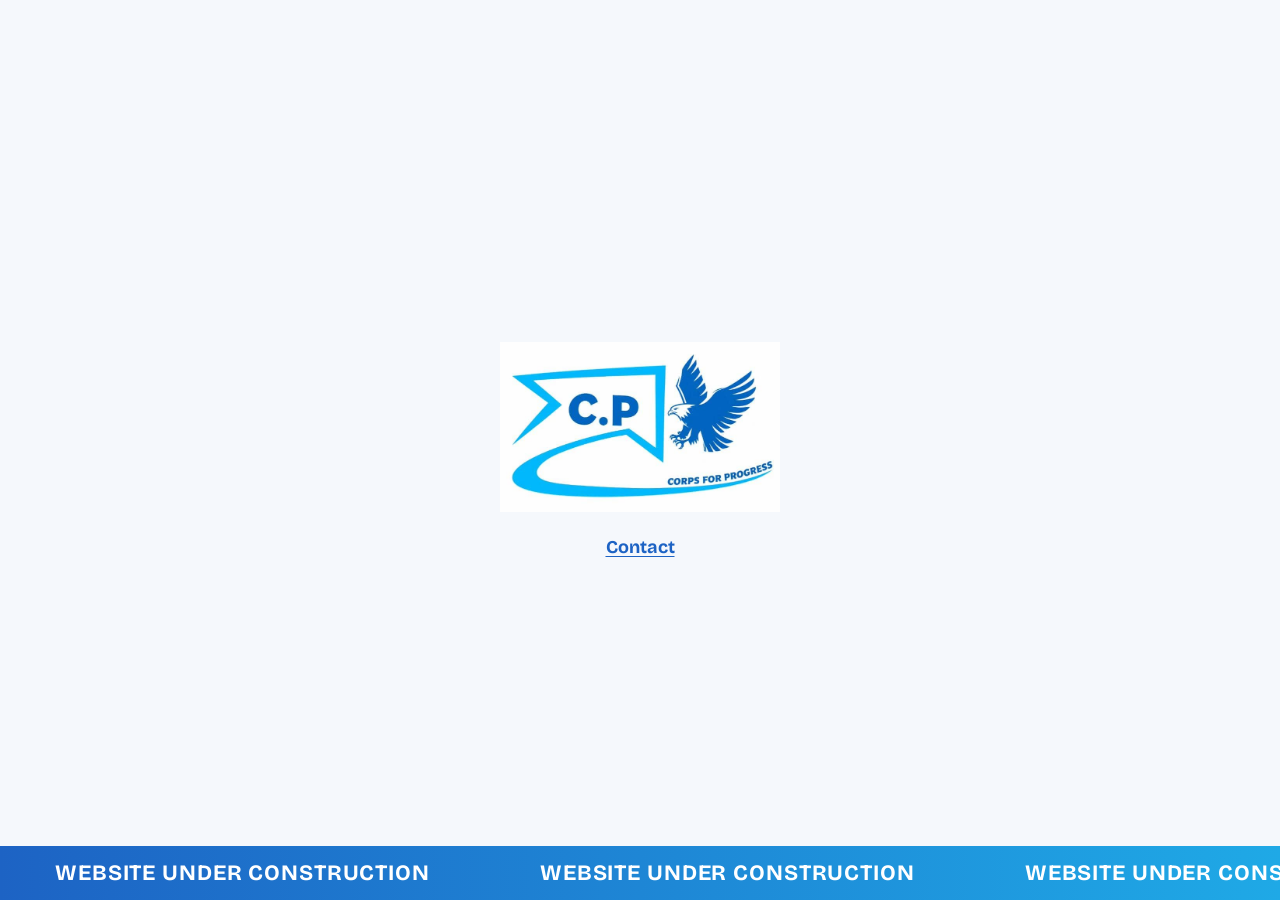
==== commit 8f0e4385: "Page d'accueil en construction et page Contact - index.html : ne garde que le logo, un lien Contact " ====
--- a/index.html
+++ b/index.html
@@ -3,285 +3,59 @@
 <head>
 <meta charset="utf-8">
 <meta name="viewport" content="width=device-width, initial-scale=1">
-<title>Corps for Progress — Apprenez l'anglais en ligne</title>
-<meta name="description" content="Corps for Progress : plateforme de cours d'anglais en ligne. Apprenez l'anglais, élargissez vos horizons.">
+<title>Corps for Progress — Website under construction</title>
+<meta name="description" content="Corps for Progress : notre site est en construction.">
 <link rel="icon" href="assets/cp-logo.jpeg">
 <link rel="preconnect" href="https://fonts.googleapis.com">
 <link rel="preconnect" href="https://fonts.gstatic.com" crossorigin>
-<link href="https://fonts.googleapis.com/css2?family=Bricolage+Grotesque:opsz,wght@12..96,600;12..96,700;12..96,800&family=DM+Sans:opsz,wght@9..40,400;9..40,500;9..40,700&display=swap" rel="stylesheet">
-<link rel="stylesheet" href="css/style.css">
+<link href="https://fonts.googleapis.com/css2?family=Bricolage+Grotesque:opsz,wght@12..96,700&display=swap" rel="stylesheet">
+<style>
+  :root {
+    --navy: #0a1f44;
+    --bg: #f5f8fc;
+    --grad: linear-gradient(90deg, #1d63c4, #1fa9e6);
+    --display: "Bricolage Grotesque", sans-serif;
+  }
+  * { box-sizing: border-box; }
+  html, body { height: 100%; }
+  body {
+    margin: 0; background: var(--bg); color: var(--navy);
+    display: flex; flex-direction: column; align-items: center; justify-content: center;
+    overflow: hidden;
+  }
+  .logo { width: min(280px, 60vw); height: auto; display: block; }
+  .contact {
+    margin-top: 24px; font-family: var(--display); font-weight: 700; font-size: 18px;
+    color: #1d63c4; text-underline-offset: 3px;
+  }
+  .contact:hover { color: #12427f; }
+  .ticker {
+    position: fixed; left: 0; right: 0; bottom: 0;
+    background: var(--grad); color: #fff;
+    overflow: hidden; white-space: nowrap; padding: 14px 0;
+  }
+  .ticker__track { display: inline-flex; animation: scroll 25s linear infinite; }
+  .ticker__track span {
+    font-family: var(--display); font-weight: 700; letter-spacing: .04em;
+    font-size: clamp(16px, 2.2vw, 22px); text-transform: uppercase; padding: 0 2.5em;
+  }
+  @keyframes scroll { from { transform: translateX(0); } to { transform: translateX(-50%); } }
+  @media (prefers-reduced-motion: reduce) {
+    .ticker__track { animation: none; }
+  }
+</style>
 </head>
 <body>
-<div class="page">
 
-<header class="header">
-  <div class="header__bar">
-    <a href="index.html" class="header__logo" aria-label="Corps for Progress — Accueil"><img src="assets/cp-logo.jpeg" alt="Logo Corps for Progress"></a>
-    <nav class="nav" aria-label="Navigation principale">
-      <a href="index.html" class="is-active" aria-current="page">Accueil</a>
-      <a href="a-propos.html">À propos de nous</a>
-      <a href="index.html#cours">Nos cours</a>
-      <a href="#contact">Contact</a>
-    </nav>
-    <div class="header__actions">
-      <button type="button" class="btn btn--ghost" data-soon="La connexion sera disponible prochainement.">Se connecter</button>
-      <a href="#cours" class="btn btn--primary">Découvrir nos cours<svg width="16" height="16" viewBox="0 0 24 24" fill="none" stroke="currentColor" stroke-width="2.4" stroke-linecap="round" stroke-linejoin="round" aria-hidden="true"><path d="M5 12h14"/><path d="m12 5 7 7-7 7"/></svg></a>
-    </div>
-    <button type="button" class="burger" aria-label="Ouvrir le menu" aria-expanded="false" aria-controls="mobile-menu">
-      <svg class="icon-open" width="20" height="20" viewBox="0 0 24 24" fill="none" stroke="currentColor" stroke-width="2.4" stroke-linecap="round" aria-hidden="true"><path d="M4 7h16"/><path d="M4 12h16"/><path d="M4 17h10"/></svg>
-      <svg class="icon-close" width="20" height="20" viewBox="0 0 24 24" fill="none" stroke="currentColor" stroke-width="2.4" stroke-linecap="round" aria-hidden="true"><path d="M18 6 6 18"/><path d="m6 6 12 12"/></svg>
-    </button>
+<img class="logo" src="assets/cp-logo.jpeg" alt="Corps for Progress">
+<a class="contact" href="contact.html">Contact</a>
+
+<div class="ticker" role="status" aria-label="Website under construction">
+  <div class="ticker__track" aria-hidden="true">
+    <span>Website under construction</span><span>Website under construction</span><span>Website under construction</span><span>Website under construction</span>
+    <span>Website under construction</span><span>Website under construction</span><span>Website under construction</span><span>Website under construction</span>
   </div>
-  <div class="mobile-menu" id="mobile-menu">
-    <a href="index.html" class="is-active" aria-current="page">Accueil</a>
-    <a href="a-propos.html">À propos de nous</a>
-    <a href="index.html#cours">Nos cours</a>
-    <a href="#contact">Contact</a>
-    <div class="mobile-menu__actions">
-      <button type="button" class="btn btn--soft" data-soon="La connexion sera disponible prochainement.">Se connecter</button>
-      <a href="#cours" class="btn btn--primary btn--flat">Nos cours →</a>
-    </div>
-  </div>
-</header>
+</div>
 
-<main>
-
-<!-- Héro -->
-<section class="hero">
-  <div class="blob" style="top:-180px;right:-160px;width:620px;height:620px;background:radial-gradient(circle,rgba(31,169,230,.28),rgba(31,169,230,0) 70%)"></div>
-  <div class="blob" style="bottom:-220px;left:-200px;width:560px;height:560px;background:radial-gradient(circle,rgba(29,99,196,.16),rgba(29,99,196,0) 70%)"></div>
-  <div class="hero__grid">
-    <div class="hero__text">
-      <div class="pill-new"><b>Nouveau</b>Plateforme de cours d'anglais en ligne</div>
-      <h1 class="h1">Apprenez l'anglais. <span class="gradient-text">Élargissez vos horizons.</span></h1>
-      <p class="lead">Découvrez une nouvelle façon d'apprendre l'anglais, de développer vos compétences et de préparer vos prochaines opportunités.</p>
-      <div class="btn-row">
-        <a href="#cours" class="btn btn--lg btn--primary">Découvrir nos cours<span class="btn-arrow"><svg width="14" height="14" viewBox="0 0 24 24" fill="none" stroke="currentColor" stroke-width="2.6" stroke-linecap="round" stroke-linejoin="round" aria-hidden="true"><path d="M5 12h14"/><path d="m12 5 7 7-7 7"/></svg></span></a>
-        <a href="a-propos.html" class="btn btn--lg btn--white">Qui sommes-nous ?</a>
-      </div>
-    </div>
-    <div class="hero__visual">
-      <div class="hero__back"></div>
-      <div class="hero__photo media">
-        <div class="img-slot"><span><svg width="28" height="28" viewBox="0 0 24 24" fill="none" stroke="currentColor" stroke-width="1.8" stroke-linecap="round" stroke-linejoin="round" aria-hidden="true"><rect x="3" y="3" width="18" height="18" rx="3"/><circle cx="9" cy="9" r="2"/><path d="m21 15-3.1-3.1a2 2 0 0 0-2.8 0L6 21"/></svg>Photo : apprenant·e en situation d'étude</span></div>
-      </div>
-      <div class="float-progress" aria-hidden="true">
-        <div class="float-progress__top">
-          <span class="float-progress__icon"><svg width="18" height="18" viewBox="0 0 24 24" fill="none" stroke="currentColor" stroke-width="2.2" stroke-linecap="round" stroke-linejoin="round"><path d="M3 3v18h18"/><path d="m19 9-5 5-4-4-3 3"/></svg></span>
-          <div><small>Suivi de progression</small><strong>Votre parcours</strong></div>
-        </div>
-        <div class="bar"><i></i></div>
-      </div>
-      <div class="float-online" aria-hidden="true">100 % en ligne</div>
-    </div>
-  </div>
-</section>
-
-<!-- Présentation CP -->
-<section class="section">
-  <div class="panel panel--intro">
-    <div class="panel__logo"><img src="assets/cp-logo.jpeg" alt="Corps for Progress"></div>
-    <div class="col">
-      <div class="row-wrap">
-        <span class="eyebrow">Qui nous sommes</span>
-        <span class="marker">Texte provisoire</span>
-      </div>
-      <h2 class="h2 h2--sm">Une organisation tournée vers le progrès par l'apprentissage.</h2>
-      <p class="text-17">Corps for Progress propose une plateforme de formation en anglais pensée pour accompagner chaque apprenant dans sa progression. Cette introduction sera complétée par la présentation officielle de l'organisation.</p>
-      <a href="a-propos.html" class="btn btn--soft self-start">En savoir plus sur nous<svg width="16" height="16" viewBox="0 0 24 24" fill="none" stroke="currentColor" stroke-width="2.4" stroke-linecap="round" stroke-linejoin="round" aria-hidden="true"><path d="M5 12h14"/><path d="m12 5 7 7-7 7"/></svg></a>
-    </div>
-  </div>
-</section>
-
-<!-- Formations -->
-<section id="cours" class="section">
-  <div class="container stack">
-    <div class="head-row" style="gap:20px">
-      <div class="head" style="max-width:640px">
-        <span class="eyebrow">Nos formations</span>
-        <h2 class="h2">Des cours d'anglais, à portée de clic.</h2>
-      </div>
-      <button type="button" class="btn btn--dark" data-soon="Le catalogue complet sera disponible prochainement.">Voir tout le catalogue<svg width="16" height="16" viewBox="0 0 24 24" fill="none" stroke="currentColor" stroke-width="2.4" stroke-linecap="round" stroke-linejoin="round" aria-hidden="true"><path d="M5 12h14"/><path d="m12 5 7 7-7 7"/></svg></button>
-    </div>
-    <div class="grid courses">
-      <article class="course">
-        <div class="course__media media">
-          <div class="img-slot"><span>Visuel du cours</span></div>
-          <span class="course__level">Niveau · à préciser</span>
-        </div>
-        <div class="course__body">
-          <h3>Titre du cours à renseigner</h3>
-          <p>Résumé court du cours : objectifs et contenu principal.</p>
-          <div><span class="chip"><svg width="14" height="14" viewBox="0 0 24 24" fill="none" stroke="currentColor" stroke-width="2.2" stroke-linecap="round" aria-hidden="true"><circle cx="12" cy="12" r="10"/><path d="M12 6v6l4 2"/></svg>Durée : à préciser</span></div>
-          <div class="course__foot">
-            <div class="course__price"><small>Prix</small><strong>— €</strong></div>
-            <button type="button" class="btn btn--sm btn--primary btn--flat" data-soon="Le détail des cours sera disponible prochainement.">Voir le détail<svg width="14" height="14" viewBox="0 0 24 24" fill="none" stroke="currentColor" stroke-width="2.6" stroke-linecap="round" stroke-linejoin="round" aria-hidden="true"><path d="M5 12h14"/><path d="m12 5 7 7-7 7"/></svg></button>
-          </div>
-        </div>
-      </article>
-      <article class="course">
-        <div class="course__media media">
-          <div class="img-slot"><span>Visuel du cours</span></div>
-          <span class="course__level">Niveau · à préciser</span>
-        </div>
-        <div class="course__body">
-          <h3>Titre du cours à renseigner</h3>
-          <p>Résumé court du cours : objectifs et contenu principal.</p>
-          <div><span class="chip"><svg width="14" height="14" viewBox="0 0 24 24" fill="none" stroke="currentColor" stroke-width="2.2" stroke-linecap="round" aria-hidden="true"><circle cx="12" cy="12" r="10"/><path d="M12 6v6l4 2"/></svg>Durée : à préciser</span></div>
-          <div class="course__foot">
-            <div class="course__price"><small>Prix</small><strong>— €</strong></div>
-            <button type="button" class="btn btn--sm btn--primary btn--flat" data-soon="Le détail des cours sera disponible prochainement.">Voir le détail<svg width="14" height="14" viewBox="0 0 24 24" fill="none" stroke="currentColor" stroke-width="2.6" stroke-linecap="round" stroke-linejoin="round" aria-hidden="true"><path d="M5 12h14"/><path d="m12 5 7 7-7 7"/></svg></button>
-          </div>
-        </div>
-      </article>
-      <article class="course">
-        <div class="course__media media">
-          <div class="img-slot"><span>Visuel du cours</span></div>
-          <span class="course__level">Niveau · à préciser</span>
-        </div>
-        <div class="course__body">
-          <h3>Titre du cours à renseigner</h3>
-          <p>Résumé court du cours : objectifs et contenu principal.</p>
-          <div><span class="chip"><svg width="14" height="14" viewBox="0 0 24 24" fill="none" stroke="currentColor" stroke-width="2.2" stroke-linecap="round" aria-hidden="true"><circle cx="12" cy="12" r="10"/><path d="M12 6v6l4 2"/></svg>Durée : à préciser</span></div>
-          <div class="course__foot">
-            <div class="course__price"><small>Prix</small><strong>— €</strong></div>
-            <button type="button" class="btn btn--sm btn--primary btn--flat" data-soon="Le détail des cours sera disponible prochainement.">Voir le détail<svg width="14" height="14" viewBox="0 0 24 24" fill="none" stroke="currentColor" stroke-width="2.6" stroke-linecap="round" stroke-linejoin="round" aria-hidden="true"><path d="M5 12h14"/><path d="m12 5 7 7-7 7"/></svg></button>
-          </div>
-        </div>
-      </article>
-    </div>
-    <p class="note-pill marker">Emplacements de cours : contenus à renseigner depuis le catalogue réel.</p>
-  </div>
-</section>
-
-<!-- Pourquoi nous -->
-<section class="section">
-  <div class="container stack">
-    <div class="head">
-      <span class="eyebrow">Pourquoi nous choisir</span>
-      <h2 class="h2">Pensée pour vous faire avancer, simplement.</h2>
-    </div>
-    <div class="grid why">
-      <div class="feature feature--dark">
-        <div class="blob" style="right:-80px;bottom:-80px;width:240px;height:240px;background:radial-gradient(circle,rgba(31,169,230,.55),rgba(31,169,230,0) 70%)"></div>
-        <span class="icon-box"><svg width="24" height="24" viewBox="0 0 24 24" fill="none" stroke="currentColor" stroke-width="2" stroke-linecap="round" stroke-linejoin="round" aria-hidden="true"><rect width="20" height="14" x="2" y="3" rx="2"/><path d="M8 21h8"/><path d="M12 17v4"/></svg></span>
-        <h3>Accès simplifié</h3>
-        <p>Tous les cours réunis sur une seule plateforme, sur ordinateur comme sur smartphone.</p>
-      </div>
-      <div class="feature">
-        <span class="icon-box"><svg width="24" height="24" viewBox="0 0 24 24" fill="none" stroke="currentColor" stroke-width="2" stroke-linecap="round" stroke-linejoin="round" aria-hidden="true"><path d="M12 7v14"/><path d="M3 18a1 1 0 0 1-1-1V4a1 1 0 0 1 1-1h5a4 4 0 0 1 4 4 4 4 0 0 1 4-4h5a1 1 0 0 1 1 1v13a1 1 0 0 1-1 1h-6a3 3 0 0 0-3 3 3 3 0 0 0-3-3z"/></svg></span>
-        <h3>Progression pédagogique</h3>
-        <p>Des leçons organisées pour avancer étape par étape.</p>
-      </div>
-      <div class="feature feature--grad">
-        <span class="icon-box"><svg width="24" height="24" viewBox="0 0 24 24" fill="none" stroke="currentColor" stroke-width="2" stroke-linecap="round" stroke-linejoin="round" aria-hidden="true"><path d="M12 3l1.9 5.8H20l-4.9 3.6 1.9 5.8L12 14.6l-5 3.6 1.9-5.8L4 8.8h6.1z"/></svg></span>
-        <h3>Expérience claire</h3>
-        <p>Une interface épurée pour se concentrer sur l'essentiel : apprendre.</p>
-      </div>
-      <div class="feature">
-        <span class="icon-box"><svg width="24" height="24" viewBox="0 0 24 24" fill="none" stroke="currentColor" stroke-width="2" stroke-linecap="round" stroke-linejoin="round" aria-hidden="true"><circle cx="12" cy="12" r="10"/><path d="m9 12 2 2 4-4"/></svg></span>
-        <h3>Suivi de progression</h3>
-        <p>Retrouvez à tout moment les leçons terminées et celles à venir.</p>
-      </div>
-    </div>
-  </div>
-</section>
-
-<!-- Comment ça marche -->
-<section class="section--wide">
-  <div class="dark-block">
-    <div class="blob" style="top:-200px;left:30%;width:640px;height:640px;background:radial-gradient(circle,rgba(29,99,196,.5),rgba(29,99,196,0) 65%)"></div>
-    <div class="rel" style="display:flex;flex-direction:column;gap:48px">
-      <div class="head" style="max-width:640px">
-        <span class="eyebrow eyebrow--light">Comment ça marche ?</span>
-        <h2 class="h2">Cinq étapes pour commencer.</h2>
-      </div>
-      <ol class="steps">
-        <li><span class="step-n">1</span><h3>Découvrir les cours</h3><p>Parcourez le catalogue et comparez les formations.</p></li>
-        <li><span class="step-n">2</span><h3>Créer un compte</h3><p>Inscrivez-vous en quelques informations.</p></li>
-        <li><span class="step-n">3</span><h3>Choisir une formation</h3><p>Sélectionnez le cours adapté à vos objectifs.</p></li>
-        <li><span class="step-n">4</span><h3>Effectuer le paiement</h3><p>Uniquement lorsque le cours est payant.</p></li>
-        <li><span class="step-n">5</span><h3>Apprendre et progresser</h3><p>Accédez aux leçons et suivez votre progression.</p></li>
-      </ol>
-    </div>
-  </div>
-</section>
-
-<!-- Confiance -->
-<section class="section">
-  <div class="container stack">
-    <div class="head">
-      <span class="eyebrow">En toute transparence</span>
-      <h2 class="h2">Qui se trouve derrière la plateforme.</h2>
-    </div>
-    <div class="grid trust">
-      <div class="card">
-        <span class="label">Organisation</span>
-        <p class="big">Corps for Progress</p>
-        <p>Statut juridique, siège et informations d'enregistrement à renseigner.</p>
-      </div>
-      <div class="card">
-        <span class="label">Nous contacter</span>
-        <p>Adresse e-mail, téléphone et adresse officiels à fournir.</p>
-        <a href="#contact" class="btn btn--sm btn--soft self-start mt-auto">Voir les coordonnées</a>
-      </div>
-      <div class="card card--tint">
-        <span class="icon-sm"><svg width="20" height="20" viewBox="0 0 24 24" fill="none" stroke="currentColor" stroke-width="2" stroke-linecap="round" stroke-linejoin="round" aria-hidden="true"><path d="M21 15a2 2 0 0 1-2 2H7l-4 4V5a2 2 0 0 1 2-2h14a2 2 0 0 1 2 2z"/></svg></span>
-        <span class="label">Témoignages</span>
-        <p>Emplacement réservé aux témoignages authentiques d'apprenants, publiés avec leur accord.</p>
-      </div>
-    </div>
-  </div>
-</section>
-
-<!-- Appel final -->
-<section class="section--cta">
-  <div class="cta">
-    <div class="ring" style="right:-120px;top:-120px;width:420px;height:420px;border-width:60px"></div>
-    <h2 class="h2 h2--cta rel">Votre prochaine étape commence en anglais.</h2>
-    <div class="rel col" style="gap:24px">
-      <p>Parcourez les formations disponibles et créez votre compte quand vous êtes prêt.</p>
-      <div class="btn-row">
-        <a href="#cours" class="btn btn--lg btn--white">Découvrir nos cours<svg width="16" height="16" viewBox="0 0 24 24" fill="none" stroke="currentColor" stroke-width="2.4" stroke-linecap="round" stroke-linejoin="round" aria-hidden="true"><path d="M5 12h14"/><path d="m12 5 7 7-7 7"/></svg></a>
-        <button type="button" class="btn btn--lg btn--glass" data-soon="La création de compte sera disponible prochainement.">Créer un compte</button>
-      </div>
-    </div>
-  </div>
-</section>
-
-</main>
-
-<footer id="contact" class="footer">
-  <div class="footer__grid">
-    <div class="footer__col footer__col--brand">
-      <div class="footer__logo"><img src="assets/cp-logo.jpeg" alt="Corps for Progress"></div>
-      <p style="max-width:24em">Corps for Progress — plateforme de formation en anglais.</p>
-    </div>
-    <nav class="footer__col" aria-label="Navigation du pied de page">
-      <span class="footer__title">Navigation</span>
-      <a href="index.html">Accueil</a>
-      <a href="a-propos.html">À propos de nous</a>
-      <a href="index.html#cours">Nos cours</a>
-      <a href="#contact">Contact</a>
-    </nav>
-    <div class="footer__col">
-      <span class="footer__title">Contact</span>
-      <p>E-mail, téléphone et adresse officiels à venir.</p>
-    </div>
-    <div class="footer__col">
-      <span class="footer__title">Informations légales</span>
-      <p class="white">Politique de confidentialité</p>
-      <p class="white">Conditions d'utilisation</p>
-      <p class="small">Pages disponibles prochainement.</p>
-    </div>
-  </div>
-  <div class="footer__bottom">
-    <span>© <span data-year>2026</span> Corps for Progress</span>
-    <span>Apprenez l'anglais. Élargissez vos horizons.</span>
-  </div>
-</footer>
-
-</div>
-<script src="js/main.js"></script>
 </body>
 </html>
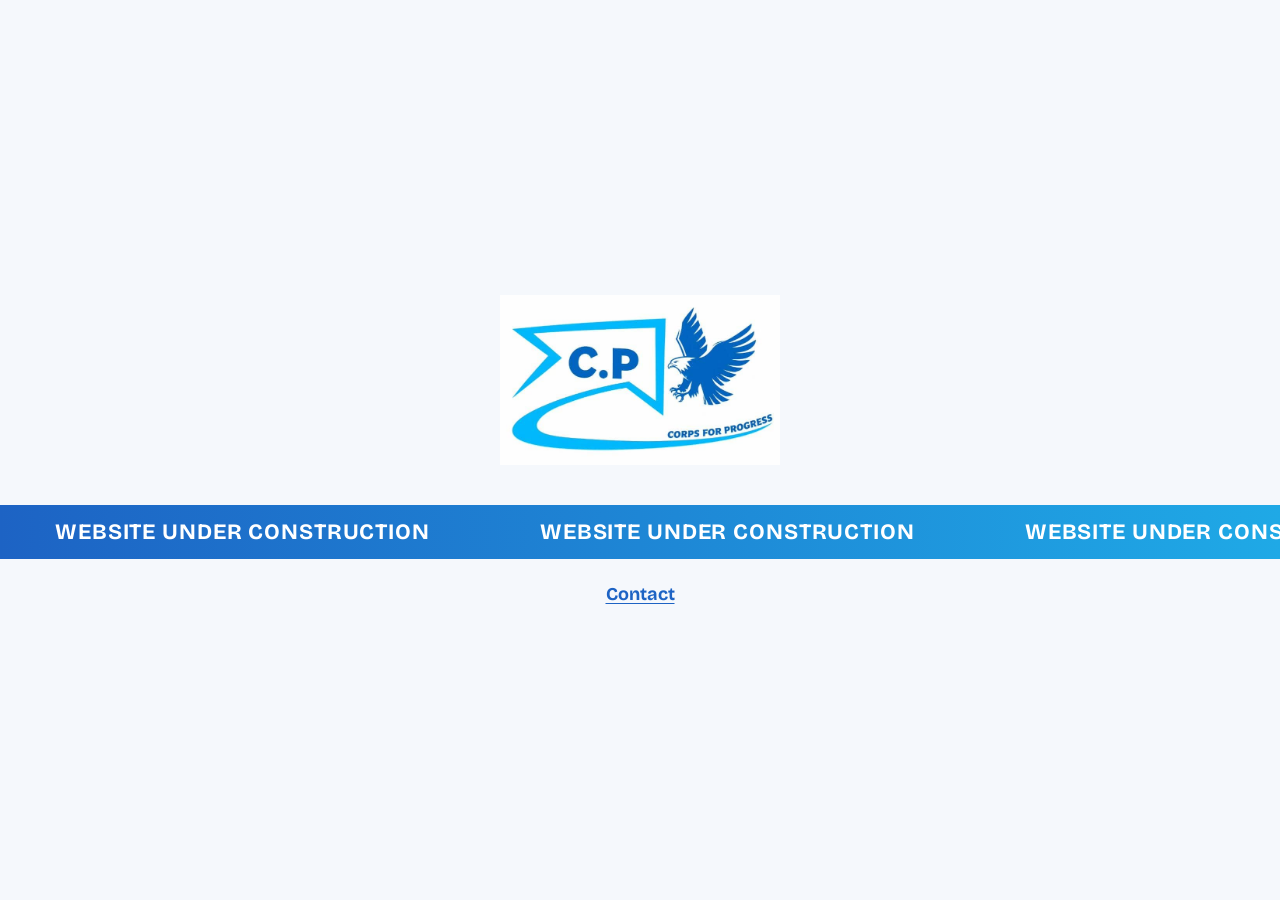
==== commit c82d51a4: "Bande défilante au milieu de la page, sous le logo Co-Authored-By: Claude Opus 5.5 <noreply@anthropi" ====
--- a/index.html
+++ b/index.html
@@ -30,7 +30,7 @@
   }
   .contact:hover { color: #12427f; }
   .ticker {
-    position: fixed; left: 0; right: 0; bottom: 0;
+    width: 100%; margin-top: 40px;
     background: var(--grad); color: #fff;
     overflow: hidden; white-space: nowrap; padding: 14px 0;
   }
@@ -48,14 +48,13 @@
 <body>
 
 <img class="logo" src="assets/cp-logo.jpeg" alt="Corps for Progress">
-<a class="contact" href="contact.html">Contact</a>
-
 <div class="ticker" role="status" aria-label="Website under construction">
   <div class="ticker__track" aria-hidden="true">
     <span>Website under construction</span><span>Website under construction</span><span>Website under construction</span><span>Website under construction</span>
     <span>Website under construction</span><span>Website under construction</span><span>Website under construction</span><span>Website under construction</span>
   </div>
 </div>
+<a class="contact" href="contact.html">Contact</a>
 
 </body>
 </html>
